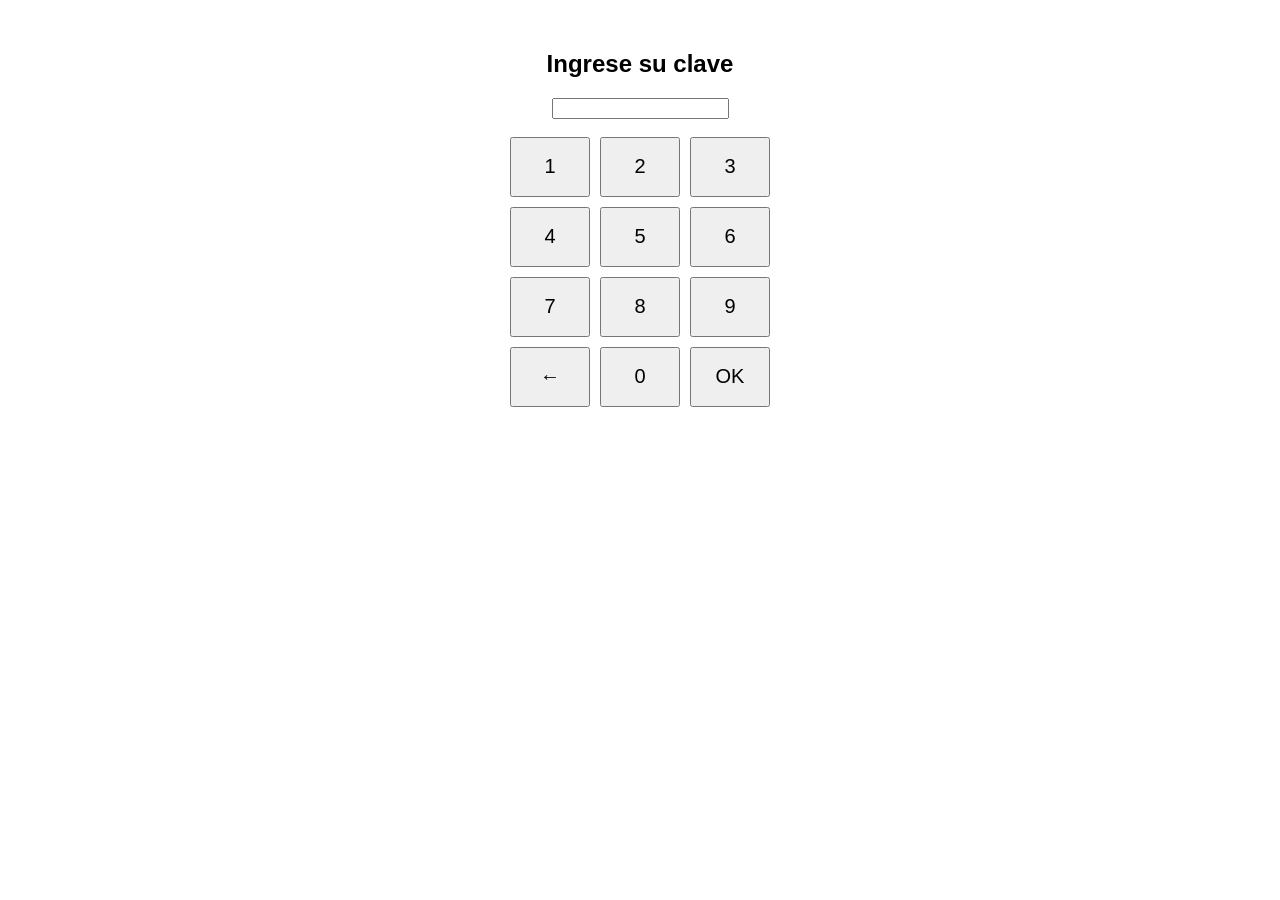
==== clave/index.html @ 9f10d4cc "Reto 1: clave banco" ====
<!DOCTYPE html>
<html>

<head>
    <meta charset="UTF-8">
    <title>Banco</title>
    <link rel="stylesheet" href="style.css">
</head>

<body>

    <h2>Ingrese su clave</h2>

    <input type="password" id="clave" maxlength="4" readonly>

    <br><br>

    <div class="teclado">

        <button onclick="agregar(1)">1</button>
        <button onclick="agregar(2)">2</button>
        <button onclick="agregar(3)">3</button>

        <button onclick="agregar(4)">4</button>
        <button onclick="agregar(5)">5</button>
        <button onclick="agregar(6)">6</button>

        <button onclick="agregar(7)">7</button>
        <button onclick="agregar(8)">8</button>
        <button onclick="agregar(9)">9</button>

        <button onclick="borrar()">←</button>
        <button onclick="agregar(0)">0</button>
        <button onclick="validar()">OK</button>

    </div>

    <script src="script.js"></script>

</body>

</html>
---- clave/style.css ----
body {
    font-family: Arial;
    text-align: center;
    margin-top: 50px;
}

.teclado {
    display: grid;
    grid-template-columns: repeat(3, 80px);
    gap: 10px;
    justify-content: center;
}

button {
    height: 60px;
    font-size: 20px;
}
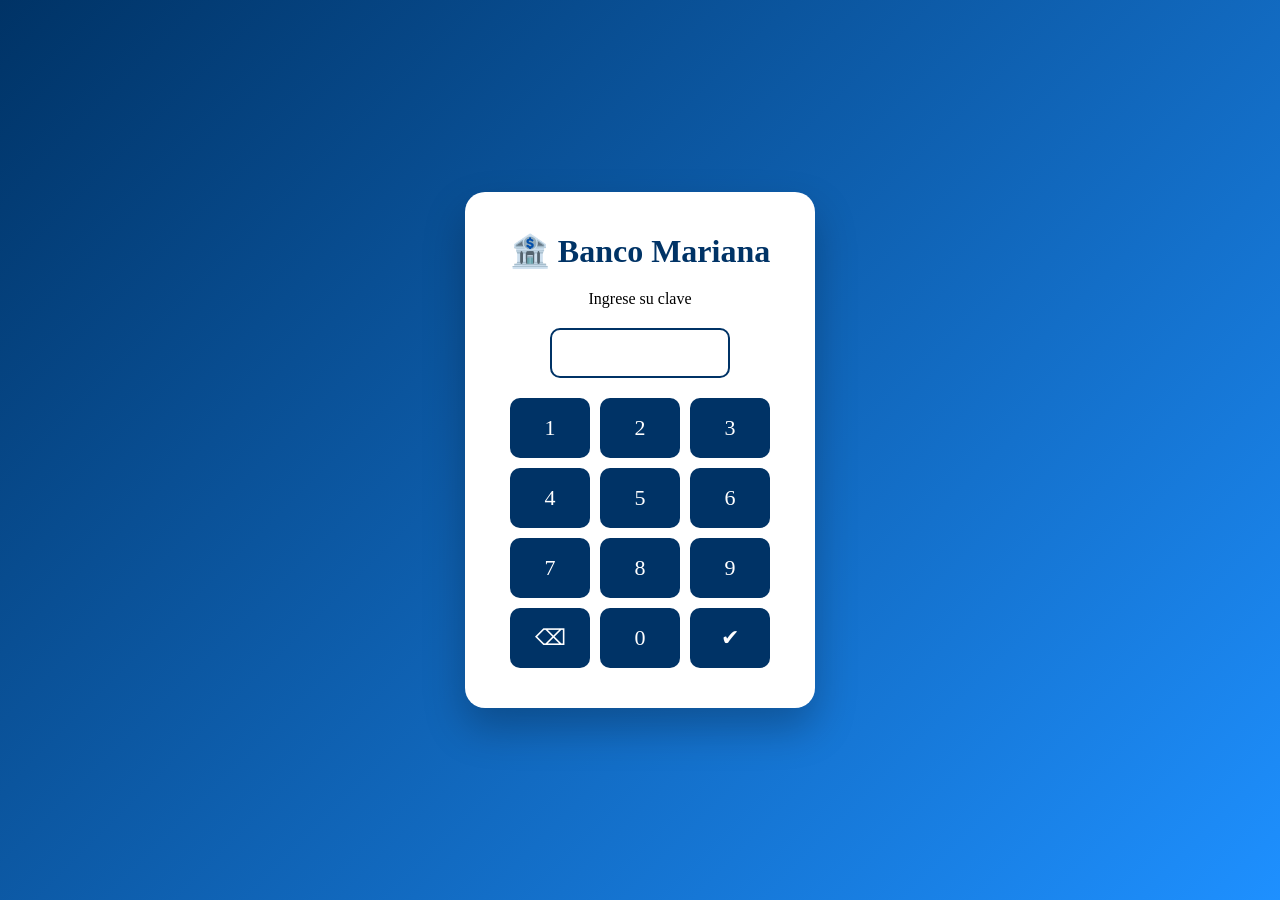
==== commit e1766987: "Reto 1: menu scroll" ====
--- a/clave/index.html
+++ b/clave/index.html
@@ -1,37 +1,46 @@
 <!DOCTYPE html>
-<html>
+<html lang="es">
 
 <head>
+
     <meta charset="UTF-8">
-    <title>Banco</title>
+    <meta name="viewport" content="width=device-width, initial-scale=1.0">
+
+    <title>Banco Virtual</title>
+
     <link rel="stylesheet" href="style.css">
+
 </head>
 
 <body>
 
-    <h2>Ingrese su clave</h2>
+    <div class="login">
 
-    <input type="password" id="clave" maxlength="4" readonly>
+        <h1>🏦 Banco Mariana</h1>
 
-    <br><br>
+        <p>Ingrese su clave</p>
 
-    <div class="teclado">
+        <input type="password" id="clave" maxlength="4" readonly>
 
-        <button onclick="agregar(1)">1</button>
-        <button onclick="agregar(2)">2</button>
-        <button onclick="agregar(3)">3</button>
+        <div class="teclado">
 
-        <button onclick="agregar(4)">4</button>
-        <button onclick="agregar(5)">5</button>
-        <button onclick="agregar(6)">6</button>
+            <button onclick="agregar(1)">1</button>
+            <button onclick="agregar(2)">2</button>
+            <button onclick="agregar(3)">3</button>
 
-        <button onclick="agregar(7)">7</button>
-        <button onclick="agregar(8)">8</button>
-        <button onclick="agregar(9)">9</button>
+            <button onclick="agregar(4)">4</button>
+            <button onclick="agregar(5)">5</button>
+            <button onclick="agregar(6)">6</button>
 
-        <button onclick="borrar()">←</button>
-        <button onclick="agregar(0)">0</button>
-        <button onclick="validar()">OK</button>
+            <button onclick="agregar(7)">7</button>
+            <button onclick="agregar(8)">8</button>
+            <button onclick="agregar(9)">9</button>
+
+            <button onclick="borrar()">⌫</button>
+            <button onclick="agregar(0)">0</button>
+            <button onclick="validar()">✔</button>
+
+        </div>
 
     </div>
 
--- a/clave/style.css
+++ b/clave/style.css
@@ -1,17 +1,95 @@
+* {
+    margin: 0;
+    padding: 0;
+    box-sizing: border-box;
+    font-family: Segoe UI;
+}
+
 body {
-    font-family: Arial;
+
+    background: linear-gradient(135deg, #003366, #1e90ff);
+    height: 100vh;
+
+    display: flex;
+    justify-content: center;
+    align-items: center;
+
+}
+
+.login {
+
+    background: white;
+
+    padding: 40px;
+
+    border-radius: 20px;
+
     text-align: center;
-    margin-top: 50px;
+
+    width: 350px;
+
+    box-shadow: 0 20px 40px rgba(0, 0, 0, .25);
+
+}
+
+h1 {
+
+    margin-bottom: 20px;
+    color: #003366;
+
+}
+
+input {
+
+    width: 180px;
+    height: 50px;
+
+    font-size: 25px;
+
+    text-align: center;
+
+    margin: 20px 0;
+
+    border-radius: 10px;
+
+    border: 2px solid #003366;
+
 }
 
 .teclado {
+
     display: grid;
+
     grid-template-columns: repeat(3, 80px);
+
     gap: 10px;
+
     justify-content: center;
+
 }
 
 button {
+
     height: 60px;
-    font-size: 20px;
+
+    font-size: 22px;
+
+    background: #003366;
+
+    color: white;
+
+    border: none;
+
+    border-radius: 10px;
+
+    cursor: pointer;
+
+    transition: .3s;
+
+}
+
+button:hover {
+
+    background: #0059b3;
+
 }
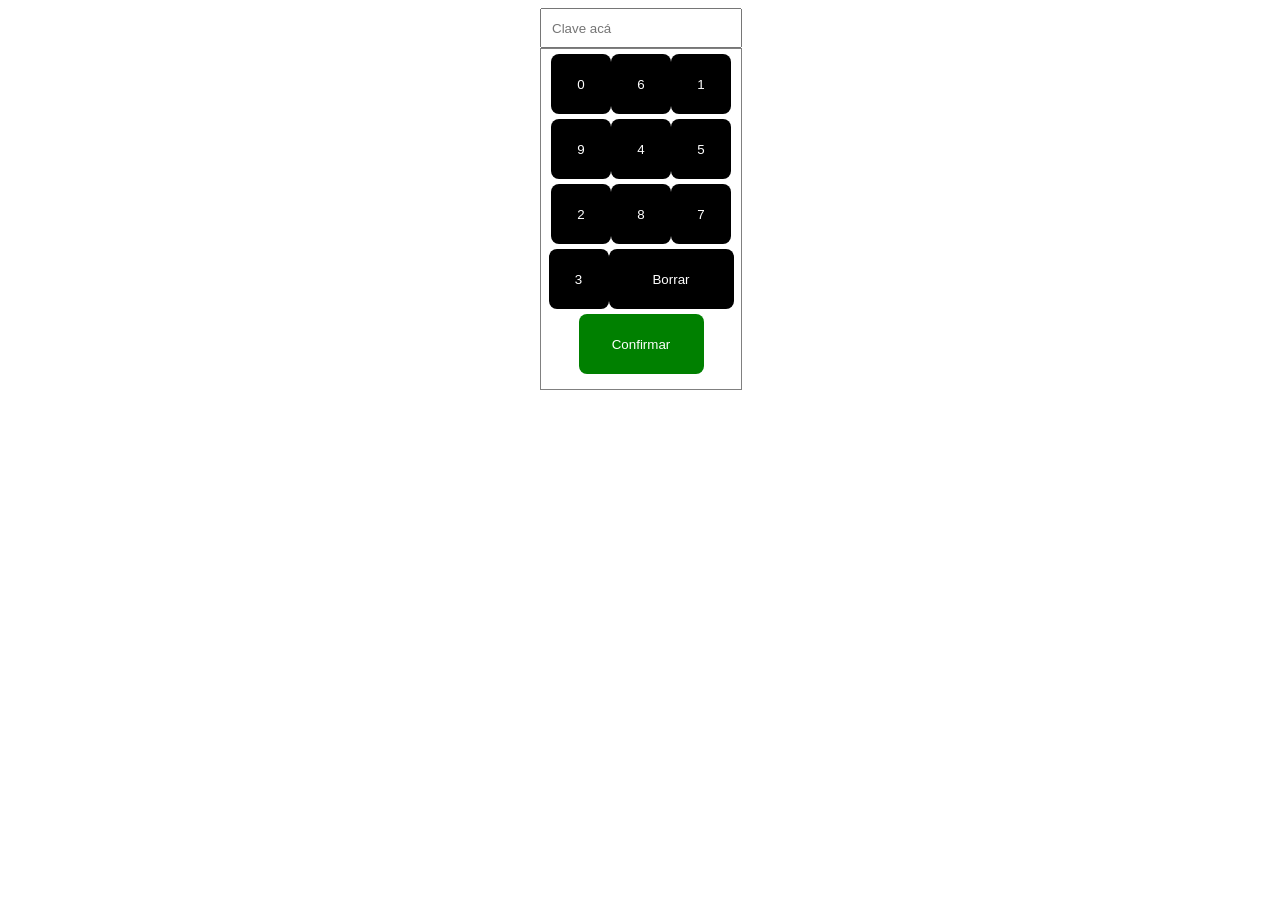
==== commit b1516b6f: "Reto 1: clave y texto" ====
--- a/clave/index.html
+++ b/clave/index.html
@@ -2,50 +2,36 @@
 <html lang="es">
 
 <head>
-
     <meta charset="UTF-8">
     <meta name="viewport" content="width=device-width, initial-scale=1.0">
-
-    <title>Banco Virtual</title>
-
+    <title>Clave "Bancumbia"</title>
+    <!-- Vincula el CSS en la misma carpeta -->
     <link rel="stylesheet" href="style.css">
-
 </head>
 
 <body>
+    <section class="caja_clave">
+        <!-- 'readonly' evita que escriban con el teclado físico -->
+        <input type="password" placeholder="Clave acá" class="clave" readonly>
 
-    <div class="login">
+        <section id="teclado">
+            <input type="button" value="1" class="tecla">
+            <input type="button" value="2" class="tecla">
+            <input type="button" value="3" class="tecla">
+            <input type="button" value="4" class="tecla">
+            <input type="button" value="5" class="tecla">
+            <input type="button" value="6" class="tecla">
+            <input type="button" value="7" class="tecla">
+            <input type="button" value="8" class="tecla">
+            <input type="button" value="9" class="tecla">
+            <input type="button" value="0" class="tecla">
+            <input type="button" value="Borrar" class="tecla borrar">
+            <input type="button" value="Confirmar" class="tecla confirmar">
+        </section>
+    </section>
 
-        <h1>🏦 Banco Mariana</h1>
-
-        <p>Ingrese su clave</p>
-
-        <input type="password" id="clave" maxlength="4" readonly>
-
-        <div class="teclado">
-
-            <button onclick="agregar(1)">1</button>
-            <button onclick="agregar(2)">2</button>
-            <button onclick="agregar(3)">3</button>
-
-            <button onclick="agregar(4)">4</button>
-            <button onclick="agregar(5)">5</button>
-            <button onclick="agregar(6)">6</button>
-
-            <button onclick="agregar(7)">7</button>
-            <button onclick="agregar(8)">8</button>
-            <button onclick="agregar(9)">9</button>
-
-            <button onclick="borrar()">⌫</button>
-            <button onclick="agregar(0)">0</button>
-            <button onclick="validar()">✔</button>
-
-        </div>
-
-    </div>
-
+    <!-- Vincula el JS en la misma carpeta -->
     <script src="script.js"></script>
-
 </body>
 
 </html>
--- a/clave/style.css
+++ b/clave/style.css
@@ -1,95 +1,46 @@
-* {
-    margin: 0;
-    padding: 0;
-    box-sizing: border-box;
-    font-family: Segoe UI;
+#teclado {
+    border: 1px solid grey;
+    width: 200px;
+    height: 340px;
+    text-align: center;
 }
 
-body {
-
-    background: linear-gradient(135deg, #003366, #1e90ff);
-    height: 100vh;
-
-    display: flex;
-    justify-content: center;
-    align-items: center;
-
+.clave {
+    width: 202px;
+    height: 40px;
+    padding-left: 10px;
+    box-sizing: border-box;
 }
 
-.login {
-
-    background: white;
-
-    padding: 40px;
-
-    border-radius: 20px;
-
-    text-align: center;
-
-    width: 350px;
-
-    box-shadow: 0 20px 40px rgba(0, 0, 0, .25);
-
+.tecla {
+    cursor: pointer;
+    width: 60px;
+    height: 60px;
+    background: black;
+    color: white;
+    border: none;
+    border-radius: 8px;
+    margin-top: 5px;
 }
 
-h1 {
-
-    margin-bottom: 20px;
-    color: #003366;
-
+/* Efecto: oculta el número de las teclas (excepto borrar y confirmar) al pasar el cursor */
+.tecla:not(.borrar):not(.confirmar):hover {
+    color: transparent;
 }
 
-input {
-
-    width: 180px;
-    height: 50px;
-
-    font-size: 25px;
-
-    text-align: center;
-
-    margin: 20px 0;
-
-    border-radius: 10px;
-
-    border: 2px solid #003366;
-
+.borrar {
+    width: 125px;
 }
 
-.teclado {
-
-    display: grid;
-
-    grid-template-columns: repeat(3, 80px);
-
-    gap: 10px;
-
-    justify-content: center;
-
+.caja_clave {
+    width: 200px;
+    margin: 0 auto;
 }
 
-button {
-
-    height: 60px;
-
-    font-size: 22px;
-
-    background: #003366;
-
+.confirmar {
+    width: 125px;
+    background: green;
+    margin-top: 5px;
     color: white;
-
-    border: none;
-
-    border-radius: 10px;
-
-    cursor: pointer;
-
-    transition: .3s;
-
-}
-
-button:hover {
-
-    background: #0059b3;
-
+    /* Color blanco para que se lea mejor */
 }
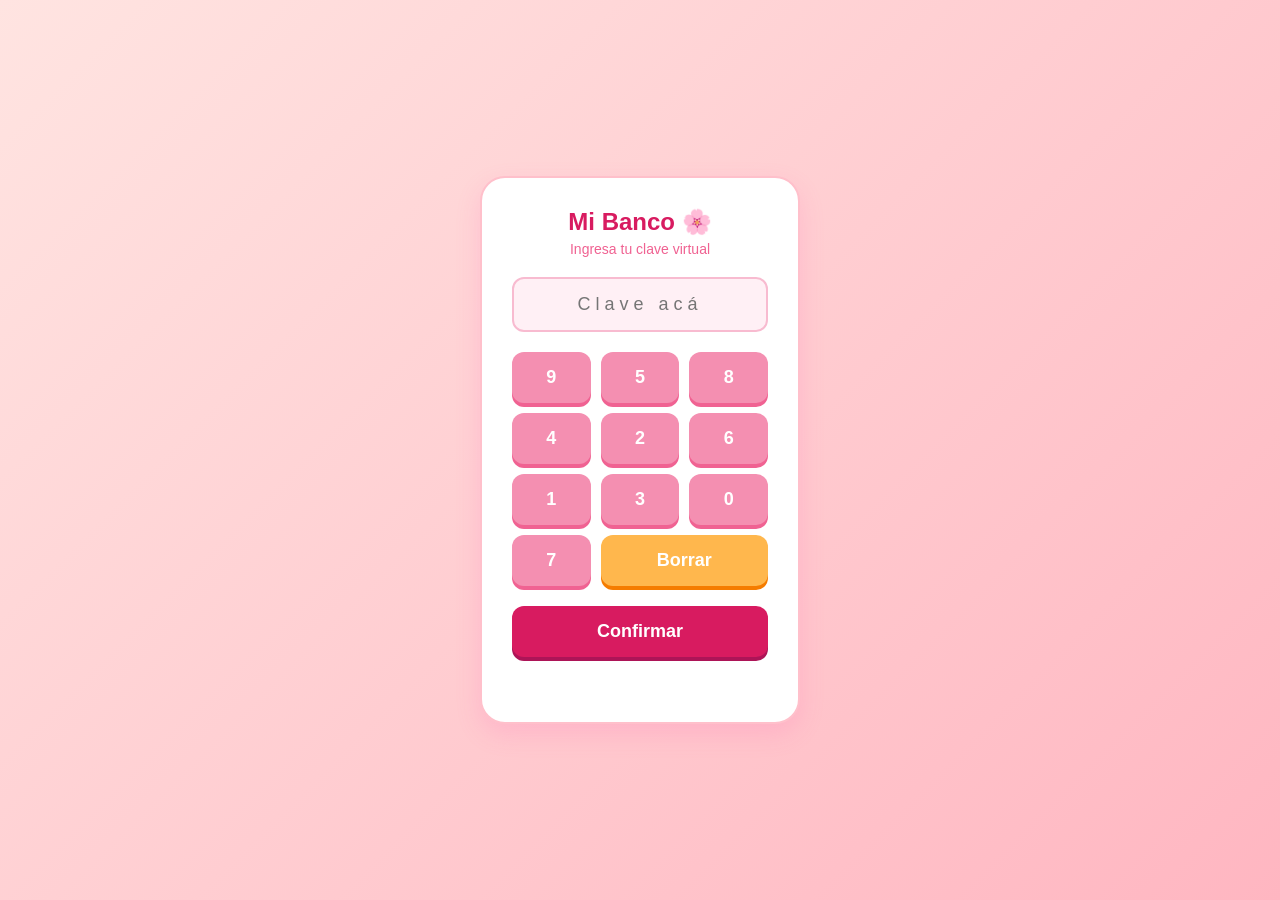
==== commit 223fd9e2: "reto password update" ====
--- a/clave/index.html
+++ b/clave/index.html
@@ -1,37 +1,42 @@
 <!DOCTYPE html>
 <html lang="es">
-
 <head>
     <meta charset="UTF-8">
     <meta name="viewport" content="width=device-width, initial-scale=1.0">
-    <title>Clave "Bancumbia"</title>
-    <!-- Vincula el CSS en la misma carpeta -->
+    <title>Portal Bancario Femenino</title>
     <link rel="stylesheet" href="style.css">
 </head>
+<body>
+    <div class="login-container">
+        <div class="header">
+            <h2>Mi Banco 🌸</h2>
+            <p>Ingresa tu clave virtual</p>
+        </div>
+        
+        <input type="password" id="password-input" readonly placeholder="Clave acá">
 
-<body>
-    <section class="caja_clave">
-        <!-- 'readonly' evita que escriban con el teclado físico -->
-        <input type="password" placeholder="Clave acá" class="clave" readonly>
+        <div id="keypad" class="keypad">
+            <!-- Los 10 botones numéricos -->
+            <button class="num-key"></button>
+            <button class="num-key"></button>
+            <button class="num-key"></button>
+            <button class="num-key"></button>
+            <button class="num-key"></button>
+            <button class="num-key"></button>
+            <button class="num-key"></button>
+            <button class="num-key"></button>
+            <button class="num-key"></button>
+            <button class="num-key"></button>
+            
+            <!-- Botón de borrar que ocupa el espacio restante -->
+            <button id="btn-borrar" class="action-key">Borrar</button>
+        </div>
 
-        <section id="teclado">
-            <input type="button" value="1" class="tecla">
-            <input type="button" value="2" class="tecla">
-            <input type="button" value="3" class="tecla">
-            <input type="button" value="4" class="tecla">
-            <input type="button" value="5" class="tecla">
-            <input type="button" value="6" class="tecla">
-            <input type="button" value="7" class="tecla">
-            <input type="button" value="8" class="tecla">
-            <input type="button" value="9" class="tecla">
-            <input type="button" value="0" class="tecla">
-            <input type="button" value="Borrar" class="tecla borrar">
-            <input type="button" value="Confirmar" class="tecla confirmar">
-        </section>
-    </section>
+        <button id="btn-confirmar" class="confirm-key">Confirmar</button>
 
-    <!-- Vincula el JS en la misma carpeta -->
+        <p id="message"></p>
+    </div>
+
     <script src="script.js"></script>
 </body>
-
 </html>
--- a/clave/style.css
+++ b/clave/style.css
@@ -1,46 +1,115 @@
-#teclado {
-    border: 1px solid grey;
-    width: 200px;
-    height: 340px;
-    text-align: center;
+* {
+    margin: 0;
+    padding: 0;
+    box-sizing: border-box;
+    font-family: 'Segoe UI', Tahoma, Geneva, Verdana, sans-serif;
 }
 
-.clave {
-    width: 202px;
-    height: 40px;
-    padding-left: 10px;
-    box-sizing: border-box;
+body {
+    background: linear-gradient(135deg, #ffe4e1 0%, #ffb6c1 100%);
+    height: 100vh;
+    display: flex;
+    justify-content: center;
+    align-items: center;
 }
 
-.tecla {
-    cursor: pointer;
-    width: 60px;
-    height: 60px;
-    background: black;
-    color: white;
-    border: none;
-    border-radius: 8px;
-    margin-top: 5px;
+.login-container {
+    background-color: #ffffff;
+    padding: 30px;
+    border-radius: 25px;
+    box-shadow: 0 10px 25px rgba(255, 105, 180, 0.2);
+    width: 320px;
+    text-align: center;
+    border: 2px solid #ffc0cb;
 }
 
-/* Efecto: oculta el número de las teclas (excepto borrar y confirmar) al pasar el cursor */
-.tecla:not(.borrar):not(.confirmar):hover {
-    color: transparent;
+.header h2 {
+    color: #d81b60;
+    margin-bottom: 5px;
+    font-size: 24px;
 }
 
-.borrar {
-    width: 125px;
+.header p {
+    color: #f06292;
+    font-size: 14px;
+    margin-bottom: 20px;
 }
 
-.caja_clave {
-    width: 200px;
-    margin: 0 auto;
+#password-input {
+    width: 100%;
+    padding: 15px;
+    font-size: 18px;
+    text-align: center;
+    border: 2px solid #f8bbd0;
+    border-radius: 12px;
+    margin-bottom: 20px;
+    background-color: #fff0f5;
+    color: #c2185b;
+    outline: none;
+    letter-spacing: 5px;
 }
 
-.confirmar {
-    width: 125px;
-    background: green;
-    margin-top: 5px;
+/* Cuadrícula del teclado */
+.keypad {
+    display: grid;
+    grid-template-columns: repeat(3, 1fr);
+    gap: 10px;
+    margin-bottom: 20px;
+}
+
+button {
+    cursor: pointer;
+    border: none;
+    outline: none;
+    font-size: 18px;
+    font-weight: bold;
+    border-radius: 12px;
+    transition: all 0.2s ease;
+}
+
+.num-key {
+    background-color: #f48fb1;
     color: white;
-    /* Color blanco para que se lea mejor */
+    padding: 15px 0;
+    box-shadow: 0 4px 0 #f06292;
+}
+
+.num-key:active {
+    transform: translateY(4px);
+    box-shadow: 0 0 0 #f06292;
+}
+
+/* El botón borrar abarca 2 columnas */
+.action-key {
+    grid-column: span 2;
+    background-color: #ffb74d; /* Un tono naranja pastel que combina bien */
+    color: white;
+    box-shadow: 0 4px 0 #f57c00;
+}
+
+.action-key:active {
+    transform: translateY(4px);
+    box-shadow: 0 0 0 #f57c00;
+}
+
+.confirm-key {
+    width: 100%;
+    background-color: #d81b60;
+    color: white;
+    padding: 15px;
+    font-size: 18px;
+    border-radius: 12px;
+    box-shadow: 0 4px 0 #ad1457;
+    margin-bottom: 15px;
+}
+
+.confirm-key:active {
+    transform: translateY(4px);
+    box-shadow: 0 0 0 #ad1457;
+}
+
+#message {
+    font-weight: bold;
+    min-height: 20px; /* Evita que el contenedor salte cuando aparece el texto */
+    font-size: 15px;
 }
